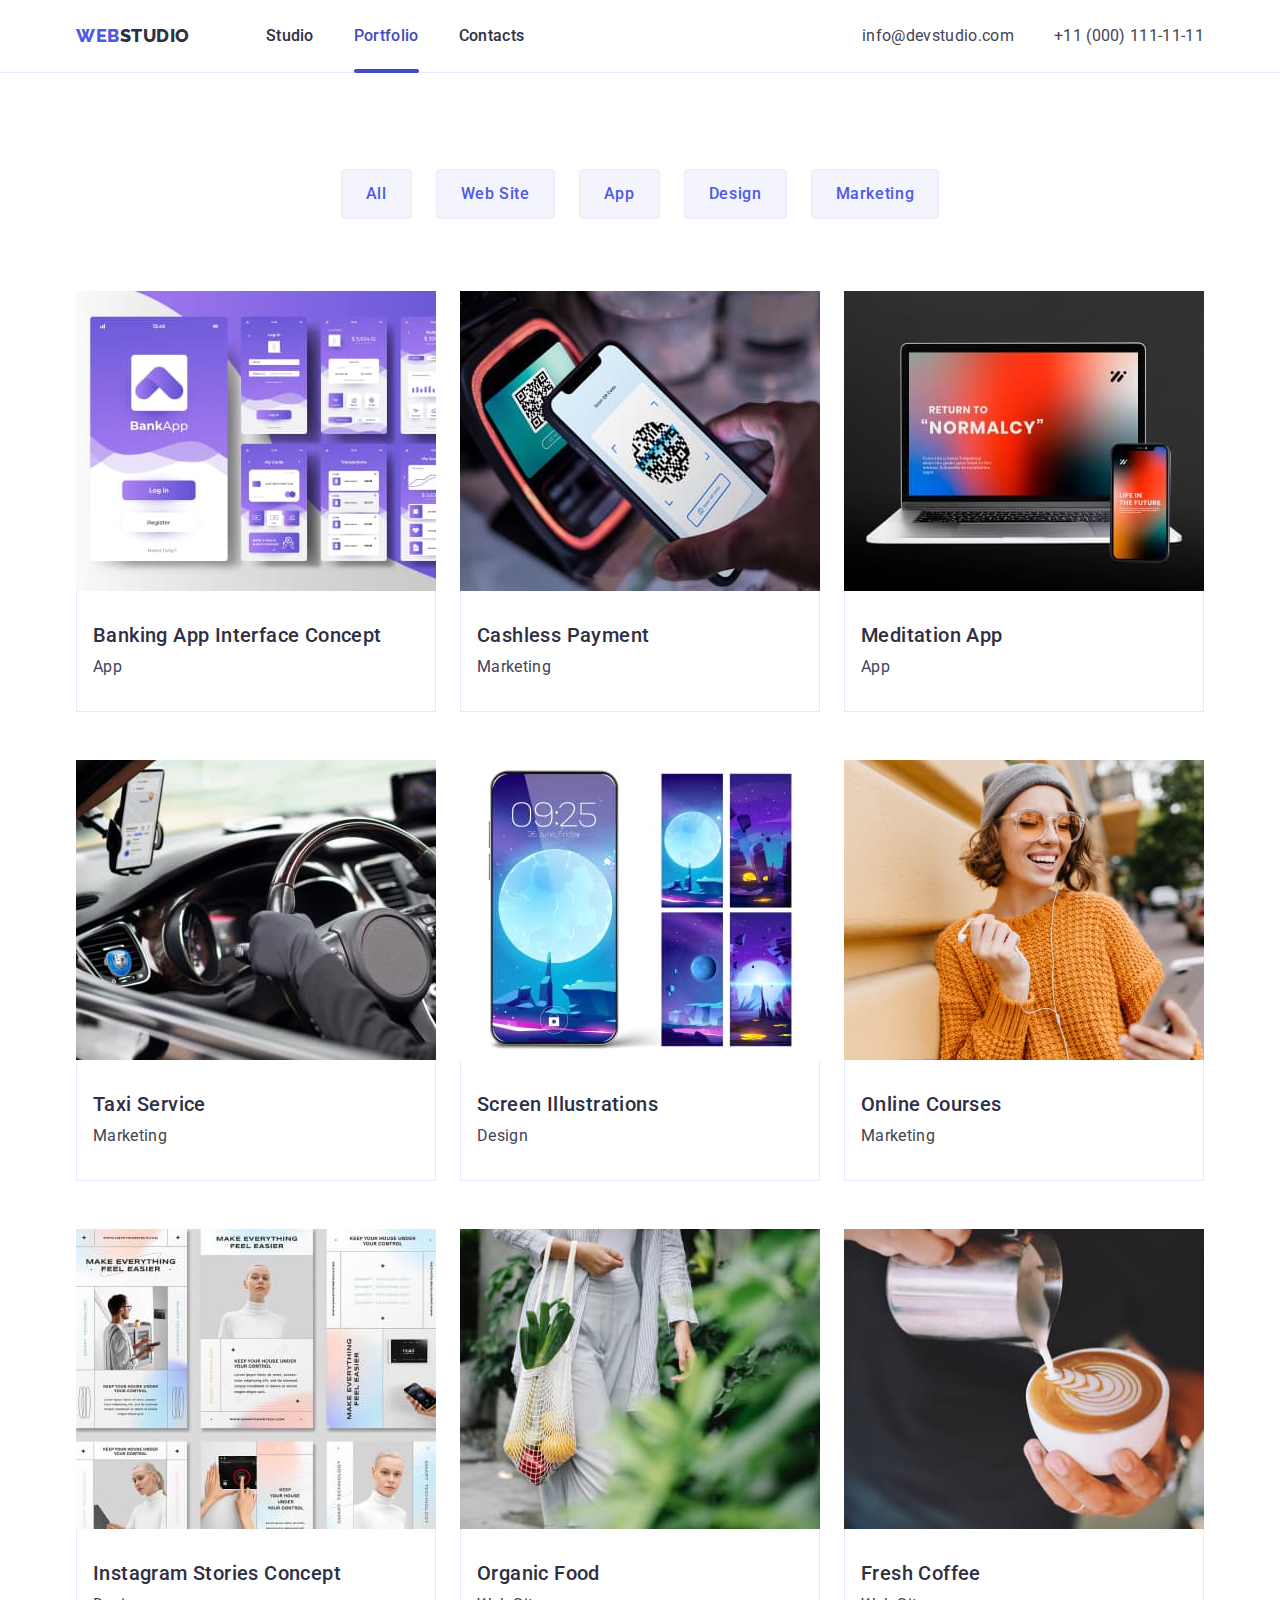
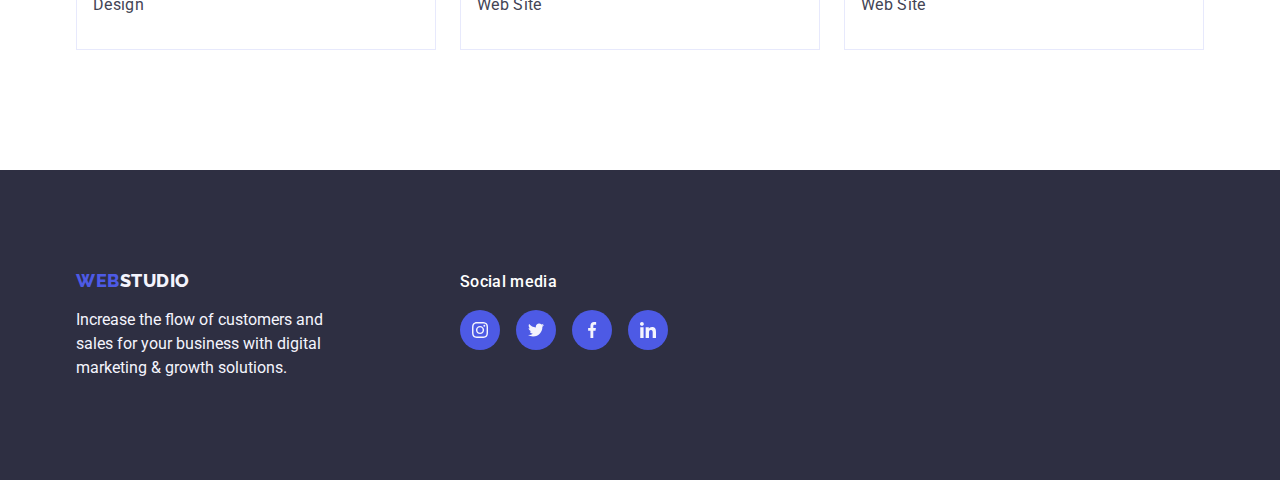
==== portfolio.html @ 3b8ce29e "Initial commit" ====
<!DOCTYPE html>
<html lang="en">
  <head>
    <meta charset="UTF-8" />
    <meta http-equiv="X-UA-Compatible" content="IE=edge" />
    <meta name="viewport" content="width=device-width, initial-scale=1.0" />
    <title>portfolio</title>
    <link rel="preconnect" href="https://fonts.googleapis.com" />
    <link rel="preconnect" href="https://fonts.gstatic.com" crossorigin />
    <link
      href="https://fonts.googleapis.com/css2?family=Raleway:wght@800&family=Roboto:wght@400;500;700;900&display=swap"
      rel="stylesheet"
    />
    <link
      rel="stylesheet"
      href="https://cdn.jsdelivr.net/npm/modern-normalize@1.1.0/modern-normalize.min.css"
    />
    <link rel="stylesheet" href="./css/styles.css" />
  </head>
  <body>
    <header class="page-header">
      <div class="container page-header-container">
        <nav class="page-nav">
          <a class="logo link" href="./index.html"
            >Web<span class="logo-studio">Studio</span></a
          >
          <ul class="menu list">
            <li class="menu-item">
              <a class="menu-link link" href="./index.html">Studio</a>
            </li>
            <li class="menu-item">
              <a class="menu-link active link" href="./portfolio.html">Portfolio</a>
            </li>
            <li class="menu-item">
              <a class="menu-link link" href="">Contacts</a>
            </li>
          </ul>
        </nav>
        <address class="contact-info">
          <ul class="contacts-list list">
            <li class="contact-mail">
              <a class="contacts link" href="mailto:info@devstudio.com"
                >info@devstudio.com</a
              >
            </li>
            <li class="contact-phone-number">
              <a class="contacts link" href="tel:+110001111111"
                >+11 (000) 111-11-11</a
              >
            </li>
          </ul>
        </address>
      </div>
    </header>
    <main>
      <!--PORTFOLiO HERO -->
      <section class="portfolio">
        <div class="container portfolio-container">
          <h1 hidden>Products</h1>
          <ul class="filter-list list">
            <li class="filter-list-item">
              <button class="filter-btn" type="button">All</button>
            </li>
            <li class="filter-list-item">
              <button class="filter-btn" type="button">Web Site</button>
            </li>
            <li class="filter-list-item">
              <button class="filter-btn" type="button">App</button>
            </li>
            <li class="filter-list-item">
              <button class="filter-btn" type="button">Design</button>
            </li>
            <li class="filter-list-item">
              <button class="filter-btn" type="button">Marketing</button>
            </li>
          </ul>
          <ul class="product-list list">
            <li class="product-item">
              <a class="product-item-link link" href="">
                <div class="product-overlay">
                <img
                  class="product-image"
                  src="./images/portfolio/banking.jpg"
                  alt="banking app interface"
                  width="360"
                  height="300"
                />
                <p class="product-overlay-text">
                  14 Stylish and User-Friendly App Design Concepts · Task
                  Manager App · Calorie Tracker App · Exotic Fruit Ecommerce App
                  · Cloud Storage App
                </p>
              </div>
                <div class="product-content">
                  <h2 class="product-name">Banking App Interface Concept</h2>
                  <p class="product-type">App</p>
                </div>
              </a>
            </li>
            <li class="product-item">
              <a class="product-item-link link" href="">
                <div class="product-overlay">
                <img
                  class="product-image"
                  src="./images/portfolio/cashless.jpg"
                  alt="cashless payment"
                  width="360"
                  height="300"
                />
                <p class="product-overlay-text">
                  14 Stylish and User-Friendly App Design Concepts · Task
                  Manager App · Calorie Tracker App · Exotic Fruit Ecommerce App
                  · Cloud Storage App
                </p>
              </div>
                <div class="product-content">
                  <h2 class="product-name">Cashless Payment</h2>
                  <p class="product-type">Marketing</p>
                </div>
              </a>
            </li>
            <li class="product-item">
              <a class="product-item-link link" href="">
                <div class="product-overlay">
                <img
                  class="product-image"
                  src="./images/portfolio/meditation_app.jpg"
                  alt="meditation app"
                  width="360"
                  height="300"
                />
                <p class="product-overlay-text">
                  14 Stylish and User-Friendly App Design Concepts · Task
                  Manager App · Calorie Tracker App · Exotic Fruit Ecommerce App
                  · Cloud Storage App
                </p>
              </div>
                <div class="product-content">
                  <h2 class="product-name">Meditation App</h2>
                  <p class="product-type">App</p>
                </div>
              </a>
            </li>
            <li class="product-item">
              <a class="product-item-link link" href="">
                <div class="product-overlay">
                <img
                  class="product-image"
                  src="./images/portfolio/taxi.jpg"
                  alt="taxi service"
                  width="360"
                  height="300"
                />
                <p class="product-overlay-text">
                  14 Stylish and User-Friendly App Design Concepts · Task
                  Manager App · Calorie Tracker App · Exotic Fruit Ecommerce App
                  · Cloud Storage App
                </p>
              </div>
                <div class="product-content">
                  <h2 class="product-name">Taxi Service</h2>
                  <p class="product-type">Marketing</p>
                </div>
              </a>
            </li>
            <li class="product-item">
              <a class="product-item-link link" href="">
                <div class="product-overlay">
                <img
                  class="product-image"
                  src="./images/portfolio/screen.jpg"
                  alt="screen illustrations"
                  width="360"
                  height="300"
                />
                <p class="product-overlay-text">
                  14 Stylish and User-Friendly App Design Concepts · Task
                  Manager App · Calorie Tracker App · Exotic Fruit Ecommerce App
                  · Cloud Storage App
                </p>
              </div>
                <div class="product-content">
                  <h2 class="product-name">Screen Illustrations</h2>
                  <p class="product-type">Design</p>
                </div>
              </a>
            </li>
            <li class="product-item">
              <a class="product-item-link link" href="">
                <div class="product-overlay">
                <img
                  class="product-image"
                  src="./images/portfolio/online.jpg"
                  alt="online courses"
                  width="360"
                  height="300"
                />
                <p class="product-overlay-text">
                  14 Stylish and User-Friendly App Design Concepts · Task
                  Manager App · Calorie Tracker App · Exotic Fruit Ecommerce App
                  · Cloud Storage App
                </p>
              </div>
                <div class="product-content">
                  <h2 class="product-name">Online Courses</h2>
                  <p class="product-type">Marketing</p>
                </div>
              </a>
            </li>
            <li class="product-item">
              <a class="product-item-link link" href="">
                <div class="product-overlay">
                <img
                  class="product-image"
                  src="./images/portfolio/instagram.jpg"
                  alt="instsgram stories concept"
                  width="360"
                  height="300"
                />
                <p class="product-overlay-text">
                  14 Stylish and User-Friendly App Design Concepts · Task
                  Manager App · Calorie Tracker App · Exotic Fruit Ecommerce App
                  · Cloud Storage App
                </p>
              </div>
                <div class="product-content">
                  <h2 class="product-name">Instagram Stories Concept</h2>
                  <p class="product-type">Design</p>
                </div>
              </a>
            </li>
            <li class="product-item">
              <a class="product-item-link link" href="">
                <div class="product-overlay">
                <img
                  class="product-image"
                  src="./images/portfolio/organic_food.jpg"
                  alt="organic food"
                  width="360"
                  height="300"
                />
                <p class="product-overlay-text">
                  14 Stylish and User-Friendly App Design Concepts · Task
                  Manager App · Calorie Tracker App · Exotic Fruit Ecommerce App
                  · Cloud Storage App
                </p>
              </div>
                <div class="product-content">
                  <h2 class="product-name">Organic Food</h2>
                  <p class="product-type">Web Site</p>
                </div>
              </a>
            </li>
            <li class="product-item">
              <a class="product-item-link link" href="">
                <div class="product-overlay">
                <img
                  class="product-image"
                  src="./images/portfolio/coffee.jpg"
                  alt="fresh coffee"
                  width="360"
                  height="300"
                />
                <p class="product-overlay-text">
                  14 Stylish and User-Friendly App Design Concepts · Task
                  Manager App · Calorie Tracker App · Exotic Fruit Ecommerce App
                  · Cloud Storage App
                </p>
              </div>
                <div class="product-content">
                  <h2 class="product-name">Fresh Coffee</h2>
                  <p class="product-type">Web Site</p>
                </div>
              </a>
            </li>
          </ul>
        </div>
      </section>
    </main>
    <!-- FOOTER -->
    <footer class="page-footer">
      <div class="footer-container container">
        <div>
          <a class="logo-footer link" href="./index.html"
            >Web<span class="logo-studio-footer">Studio</span></a
          >
          <p class="footer-item">
            Increase the flow of customers and sales for your business with
            digital marketing & growth solutions.
          </p>
        </div>
        <div class="footer-social-list-container">
          <h2 class="footer-social-media-header">Social media</h2>
          <ul class="footer-social-list list">
            <li class="footer-social-list-item">
              <a href="" class="footer-social-list-link">
                <svg class="footer-social-list-icon" width="16" height="16">
                  <use href="./images/icons.svg#icon-instagram"></use>
                </svg>
              </a>
            </li>
            <li class="footer-social-list-item">
              <a href="" class="footer-social-list-link">
                <svg class="social-list-icon" width="16" height="16">
                  <use href="./images/icons.svg#icon-twitter"></use>
                </svg>
              </a>
            </li>
            <li class="footer-social-list-item">
              <a href="" class="footer-social-list-link">
                <svg class="social-list-icon" width="16" height="16">
                  <use href="./images/icons.svg#icon-facebook"></use>
                </svg>
              </a>
            </li>
            <li class="footer-social-list-item">
              <a href="" class="footer-social-list-link">
                <svg class="social-list-icon" width="16" height="16">
                  <use href="./images/icons.svg#icon-linkedin"></use>
                </svg>
              </a>
            </li>
          </ul>
        </div>
      </div>
    </footer>
  </body>
</html>
---- css/styles.css ----
h1,
h2,
h3,
h4,
h5,
h6,
p {
  margin-top: 0;
  margin-bottom: 0;
}
ul,
ol {
  margin-top: 0;
  margin-bottom: 0;
  padding-left: 0;
}
img {
  display: block;
  max-width: 100%;
}
:root {
  --main-text-color: #434455;
  --header-text-color: #2e2f42;
  --logo-button-color: #4d5ae5;
  --active-btn-color: #404bbf;
  --light-text-background: #f4f4fd;
  --white-text-background: #ffffff;
  --border: #e7e9fc;
  --background-icons: #f4f4fd;
  --companies-fill: #8e8f99;
  --background-item-footer: #31d0aa;
}

body {
  font-family: "Roboto", sans-serif;
  color: var(--main-text-color);
}
.list {
  list-style: none;
}

.link {
  text-decoration: none;
}

.container {
  max-width: 1158px;
  margin-left: auto;
  margin-right: auto;
  padding-right: 15px;
  padding-left: 15px;
}
/* HEADER */
.page-header {
  padding-top: 24px;
  padding-bottom: 24px;
  border-bottom: 1px solid var(--border);
}
.page-header-container {
  display: flex;
  align-items: center;
  justify-content: space-between;
}
.page-nav {
  display: flex;
  align-items: center;
}
.menu {
  display: flex;
  align-items: center;
}

.logo {
  font-family: "Raleway", sans-serif;
  font-weight: 800;
  font-size: 18px;
  line-height: 1.17;
  text-transform: uppercase;
  letter-spacing: 0.03em;
  color: var(--logo-button-color);
  margin-right: 76px;
}
.logo-studio {
  font-family: "Raleway", sans-serif;
  font-weight: 800;
  font-size: 18px;
  line-height: 1.17;
  text-transform: uppercase;
  letter-spacing: 0.03em;
  color: var(--header-text-color);
}

.menu-link {
  position: relative;
  letter-spacing: 0.02em;
  color: var(--header-text-color);
}
.active {
  color: var(--active-btn-color)
}
.active::after {
  content: '';
  position: absolute;
  left: 0px;
top: 43px;
width: 100%;
height: 4px;
background: #404BBF;
border-radius: 2px;
}


.contacts-list {
  display: flex;
  align-items: center;
}
.contact-info {
  font-style: normal;
}
.menu-item:not(:last-child) {
  margin-right: 40px;
}
.menu-item {
  font-weight: 500;
  font-size: 16px;
  line-height: 1.5;
  color: var(--header-text-color);
  transition: color 250ms cubic-bezier(0.4, 0, 0.2, 1);
}
.menu-link:hover,
.menu-link:focus {
  color: var(--active-btn-color);
}
.contacts {
  font-size: 16px;
  line-height: 1.5;
  letter-spacing: 0.02em;
  color: var(--main-text-color);
  transition: color 250ms cubic-bezier(0.4, 0, 0.2, 1);
}
.contact-phone-number {
  margin-left: 40px;
}
.contacts:hover,
.contacts:focus {
  color: var(--active-btn-color);
}

/* HERO SECTiON */
.overlay {
  max-width: 1440px;
  height: 600px;
  margin-left: auto;
  margin-right: auto;
  background-image: linear-gradient(
      to right,
      rgba(46, 47, 66, 0.7),
      rgba(46, 47, 66, 0.7)
    ),
    url(../images/hero/people-office.jpg);
  background-repeat: no-repeat;
  background-position: center;
  background-size: cover;
}
.hero {
  background-color: var(--header-text-color);
  padding-top: 188px;
  padding-bottom: 188px;
}
.hero-container {
  text-align: center;
}
.slogan {
  max-width: 496px;
  font-size: 56px;
  line-height: 1.07;
  text-align: center;
  letter-spacing: 0.02em;
  color: var(--white-text-background);
  margin-left: auto;
  margin-right: auto;
  margin-bottom: 48px;
}
.order-btn {
  font-family: "Roboto", sans-serif;
  padding-top: 16px;
  padding-bottom: 16px;
  padding-left: 32px;
  padding-right: 32px;
  background: var(--logo-button-color);
  box-shadow: 0px 4px 4px rgba(0, 0, 0, 0.15);
  border-radius: 4px;
  color: var(--white-text-background);
  font-weight: 500;
  font-size: 16px;
  line-height: 1.5;
  letter-spacing: 0.04em;
  cursor: pointer;
  border: none;
  transition: background-color 250ms cubic-bezier(0.4, 0, 0.2, 1);
}
.order-btn:hover,
.order-btn:focus {
  background-color: var(--active-btn-color);
}
/*  ADVANTAGES */
.advantages {
  padding-top: 120px;
  padding-bottom: 120px;
}
.advantages-menu {
  display: flex;
  flex-direction: row;
  justify-content: space-between;
}
.advantages-menu-items {
  width: calc((100% - 72px) / 4);
}
.advantages-icons-list {
  width: 264px;
  height: 112px;
  display: flex;
  align-items: center;
  justify-content: center;
  background-color: var(--background-icons);
  border: 1px solid transparent;
  border-radius: 4px;
  margin-bottom: 8px;
}
.advantages-icons {
  width: 64px;
  height: 64px;
}
.items-header {
  font-weight: 500;
  font-size: 20px;
  line-height: 1.2;
  letter-spacing: 0.02em;
  color: var(--header-text-color);
  margin-bottom: 8px;
}
.items-descr {
  font-size: 16px;
  line-height: 1.5;
  letter-spacing: 0.02em;
  color: var(--main-text-color);
}
/* GALLERY */
.gallery {
  padding-bottom: 120px;
}
.gallery-header {
  font-size: 36px;
  line-height: 1.11;
  text-align: center;
  text-transform: capitalize;
  letter-spacing: 0.02em;
  color: var(--header-text-color);
  margin-bottom: 72px;
}
.gallery-items {
  display: flex;
  flex-direction: row;
  align-items: center;
  justify-content: space-between;
}
.gallery-img {
  display: flex;
  width: calc((100% - 48px) / 3);
}

/* EMPLOYEES */
.our-team {
  background-color: var(--light-text-background);
  padding-top: 120px;
  padding-bottom: 120px;
}
.team {
  font-size: 36px;
  line-height: 1.11;
  text-align: center;
  text-transform: capitalize;
  letter-spacing: 0.02em;
  color: var(--header-text-color);
  margin-bottom: 72px;
}
.team-list {
  display: flex;
  flex-direction: row;
  align-items: center;
  justify-content: space-between;
}

.employees {
  width: calc((100% - 72px) / 4);
  background: var(--white-text-background);
  box-shadow: 0px 1px 6px rgba(46, 47, 66, 0.08),
    0px 1px 1px rgba(46, 47, 66, 0.16), 0px 2px 1px rgba(46, 47, 66, 0.08);
  border-radius: 0px 0px 4px 4px;
}
.empl-card {
  padding-top: 32px;
  padding-bottom: 32px;
}

.empl-name {
  font-weight: 500;
  font-size: 20px;
  line-height: 1.2;
  text-align: center;
  letter-spacing: 0.02em;
  color: var(--header-text-color);
  margin-bottom: 8px;
}
.empl-position {
  font-size: 16px;
  line-height: 1.5;
  text-align: center;
  letter-spacing: 0.02em;
  color: var(--main-text-color);
  margin-bottom: 8px;
}
.social-list {
  display: flex;
  justify-content: center;
  gap: 24px;
}
.social-list-item {
  width: 40px;
  height: 40px;
}

.social-list-link {
  display: flex;
  justify-content: center;
  align-items: center;
  width: 100%;
  height: 100%;
  background-color: var(--logo-button-color);
  border-radius: 50%;
  transition: background-color 250ms cubic-bezier(0.4, 0, 0.2, 1);
}
.social-list-link:hover,
.social-list-link:focus {
  background-color: var(--active-btn-color);
}

.social-list-icon {
  fill: var(--background-icons);
}

/* COSTUMERS */
.costumers {
  margin-left: auto;
  margin-right: auto;
  padding-top: 120px;
  padding-bottom: 120px;
}
.costumers-header {
  font-size: 36px;
  line-height: 1.11;
  text-align: center;
  letter-spacing: 0.02em;
  text-transform: capitalize;
  color: var(--header-text-color);
  margin-bottom: 72px;
}
.costumers-list-item {
  width: 168px;
  height: 88px;
}

.costumers-list {
  display: flex;
  flex-direction: row;
  justify-content: space-between;
}
.costumers-list-link {
  display: flex;
  align-items: center;
  justify-content: center;
  width: 100%;
  height: 100%;
  border: 1px solid var(--companies-fill);
  border-radius: 4px;
}
.costumers-list-icon {
  fill: var(--companies-fill);
  transition: fill 250ms cubic-bezier(0.4, 0, 0.2, 1);
}
.costumers-list-link:hover,
.costumers-list-link:focus {
  border: 1px solid var(--active-btn-color);
}
.costumers-list-link:hover .costumers-list-icon,
.costumers-list-link:focus .costumers-list-icon {
  fill: var(--active-btn-color);
}

/* FOOTER */
.page-footer {
  background-color: var(--header-text-color);
  padding-bottom: 100px;
  padding-top: 100px;
}
.footer-container {
  display: flex;
}

.logo-footer {
  font-family: "Raleway", sans-serif;
  font-weight: 800;
  font-size: 18px;
  line-height: 1.17;
  text-transform: uppercase;
  letter-spacing: 0.03em;
  color: var(--logo-button-color);
}
.footer-item {
  font-size: 16px;
  line-height: 1.5;
  color: var(--light-text-background);
  width: 264px;
  margin-top: 16px;
}
.logo-studio-footer {
  font-family: "Raleway", sans-serif;
  font-weight: 800;
  font-size: 18px;
  line-height: 1.16;
  text-transform: uppercase;
  letter-spacing: 0.03em;
  color: var(--light-text-background);
}
.footer-social-list-container {
  margin-left: 120px;
}
.footer-social-media-header {
  display: flex;
  font-weight: 500;
  font-size: 16px;
  line-height: 1.5;
  letter-spacing: 0.02em;
  color: var(--white-text-background);
  margin-bottom: 16px;
}
.footer-social-list {
  display: flex;
  justify-content: center;
  gap: 16px;
}
.footer-social-list-item {
  width: 40px;
  height: 40px;
}

.footer-social-list-link {
  display: flex;
  justify-content: center;
  align-items: center;
  width: 100%;
  height: 100%;
  background-color: var(--logo-button-color);
  border-radius: 50%;
  transition: background-color 250ms cubic-bezier(0.4, 0, 0.2, 1);
}
.footer-social-list-icon {
  fill: var(--background-icons);
}
.footer-social-list-link:hover,
.footer-social-list-link:focus {
  background-color: var(--background-item-footer);
}

/* PORTFOLiO */
.portfolio {
  padding-top: 96px;
  padding-bottom: 120px;
}
.filter-list-item:not(:last-child) {
  margin-right: 24px;
}
.filter-list {
  display: flex;
  align-items: center;
  justify-content: center;
  margin-bottom: 72px;
}

.filter-btn {
  font-family: "Roboto", sans-serif;
  font-weight: 500;
  font-size: 16px;
  line-height: 1.5;
  letter-spacing: 0.04em;
  padding: 12px 24px;
  background-color: var(--light-text-background);
  border: 1px solid var(--border);
  border-radius: 4px;
  color: var(--logo-button-color);
  cursor: pointer;
  transition: color 250ms cubic-bezier(0.4, 0, 0.2, 1),
    background-color 250ms cubic-bezier(0.4, 0, 0.2, 1),
    box-shadow 250ms cubic-bezier(0.4, 0, 0.2, 1), 
    border 250ms cubic-bezier(0.4, 0, 0.2, 1);
}
.filter-btn:hover,
.filter-btn:focus {
  background-color: var(--active-btn-color);
  color: var(--white-text-background);
  box-shadow: 0px 3px 1px rgba(0, 0, 0, 0.1), 0px 2px 1px rgba(0, 0, 0, 0.08),
    0px 2px 2px rgba(0, 0, 0, 0.12);
  border: 1px solid var(--active-btn-color);
  border-radius: 4px;
}
.product-content {
  padding: 32px 0 32px 16px;
  border: 1px solid var(--border);
  border-top: transparent;
}

.product-name {
  font-weight: 500;
  font-size: 20px;
  line-height: 1.2;
  letter-spacing: 0.02em;
  margin-bottom: 8px;
  color: var(--header-text-color);
}
.product-type {
  font-size: 16px;
  line-height: 1.5;
  letter-spacing: 0.02em;
  color: var(--main-text-color);
}

.product-list {
  display: flex;
  flex-wrap: wrap;
  column-gap: 24px;
  row-gap: 48px;
}
.product-item {
  display: flex;
  flex-wrap: wrap;
  flex-basis: calc((100% - 48px) / 3);
}
.product-item-link {
  display: block;
}
.product-overlay {
  position: relative;
  overflow: hidden;
}
.product-overlay-text {
  position: absolute;
  top: 0;
  left: 0;
  font-size: 16px;
  line-height: 1.5;
  letter-spacing: 0.02em;
  padding-top: 40px;
  padding-left: 32px;
  padding-right: 32px;
  color: var(--background-icons);
  background-color: var(--logo-button-color);
  width: 100%;
  height: 100%;
  overflow: auto;
  transform: translate(0, 100%);
  transition: transform 250ms cubic-bezier(0.4, 0, 0.2, 1),
    box-shadow 250ms cubic-bezier(0.4, 0, 0.2, 1);
}
.product-item-link:hover,
.product-item-link:focus {
  box-shadow: 0px 1px 6px rgba(46, 47, 66, 0.08),
    0px 1px 1px rgba(46, 47, 66, 0.16), 0px 2px 1px rgba(46, 47, 66, 0.08);
}
.product-item-link:hover .product-overlay-text,
.product-item-link:focus .product-overlay-text {
  transform: translate(0, 0);
}
/* MODAL WiNDOW */
.backdrop {
  position: fixed;
  top: 0;
  left: 0;
  z-index: 100;
  width: 100%;
  height: 100%;
  background-color: rgba(46, 47, 66, 0.4);
  transition: opacity 250ms cubic-bezier(0.4, 0, 0.2, 1), 
  visibility 250ms cubic-bezier(0.4, 0, 0.2, 1);
}
.backdrop.is-hidden {
  opacity: 0;
  visibility: hidden;
  pointer-events: none;
  
}
.modal-window {
  position: absolute;
  width: 408px;
  height: 576px;
  top: 50%;
  left: 50%;
  transform: translate(-50%, -50%);
  background-color: #fcfcfc;
  box-shadow: 0px 1px 1px rgba(0, 0, 0, 0.14), 0px 1px 3px rgba(0, 0, 0, 0.12),
    0px 2px 1px rgba(0, 0, 0, 0.2);
  border-radius: 4px;
}
.modal-close-btn {
  position: absolute;
  top: 24px;
  right: 24px;
  display: flex;
  align-items: center;
  justify-content: center;
  width: 24px;
  height: 24px;
  padding: 0;
  background-color: var(--border);
  border: 1px solid rgba(0, 0, 0, 0.1);
  border-radius: 50%;
  cursor: pointer;
  transition: background-color 250ms cubic-bezier(0.4, 0, 0.2, 1);
}
.modal-close-btn:hover,
.modal-close-btn:focus {
  background-color: var(--active-btn-color);
}
.close-btn-icon {
 
  transition: fill 250ms cubic-bezier(0.4, 0, 0.2, 1);
}
.modal-close-btn:hover .close-btn-icon,
.modal-close-btn:focus .close-btn-icon {
  fill: var(--white-text-background);
}
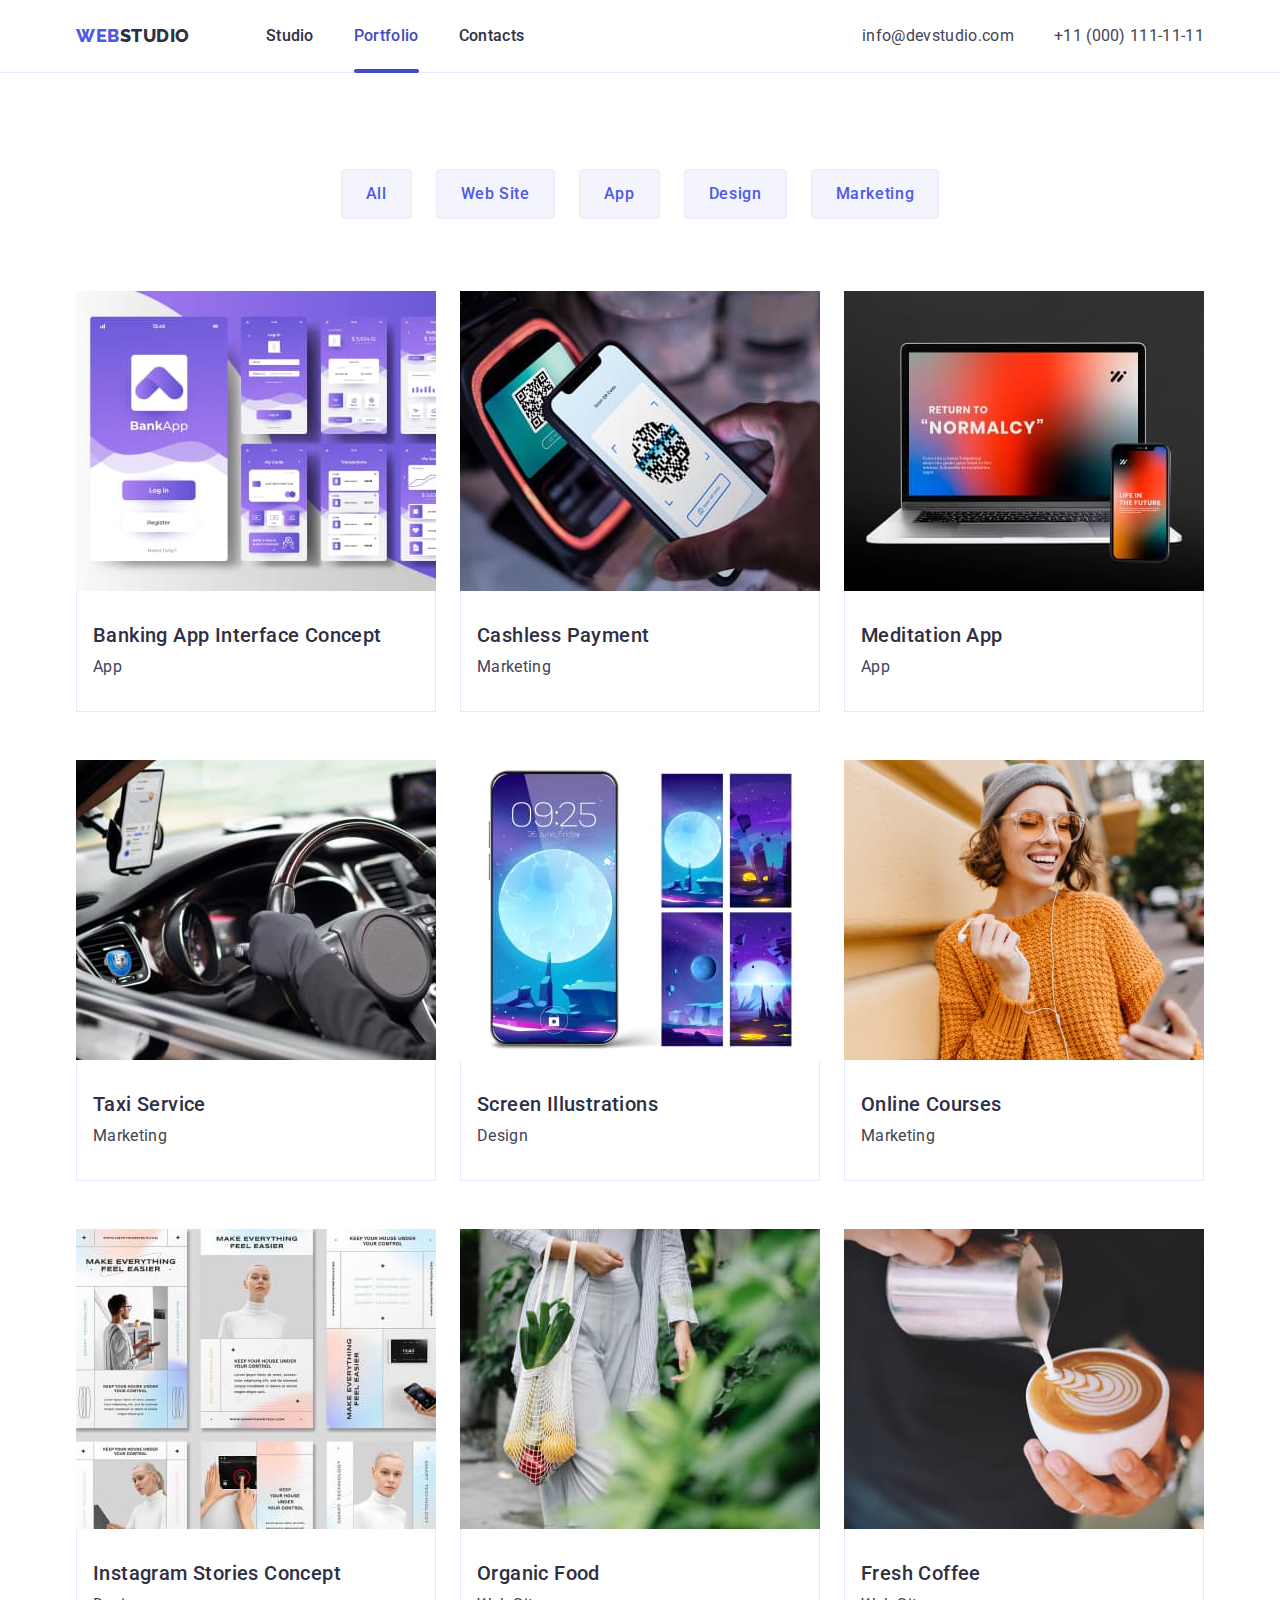
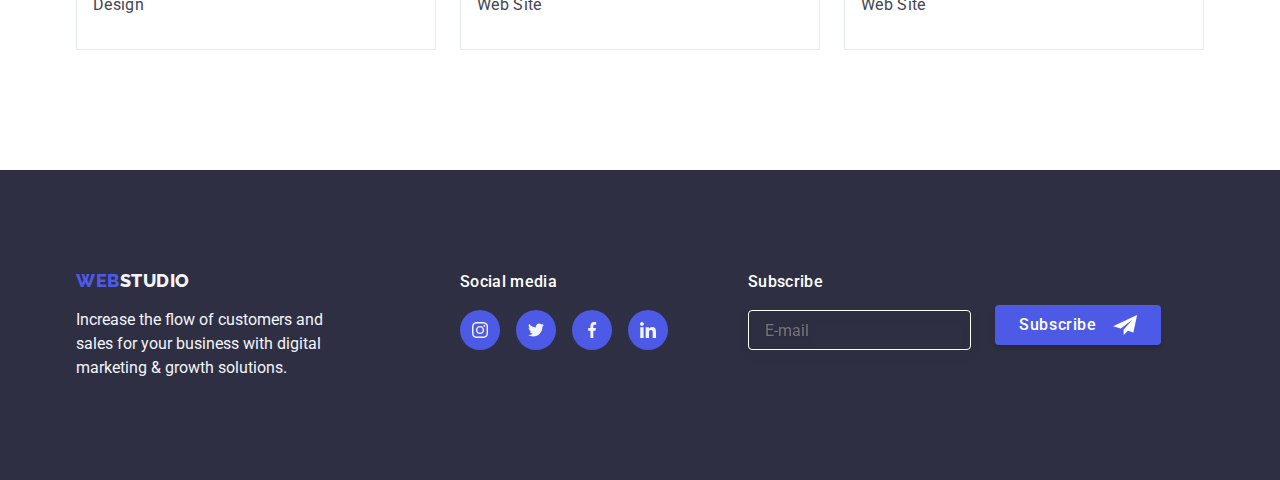
==== commit 514f91d4: "hw-06" ====
--- a/portfolio.html
+++ b/portfolio.html
@@ -322,6 +322,20 @@
             </li>
           </ul>
         </div>
+        <span class="footer-form">
+          <label class="footer-form-label">
+            <span class="footer-form-label-text">Subscribe</span>              
+            <input type="email" 
+            name="email" 
+            placeholder="E-mail" 
+            class="form-footer-input">
+          </label>            
+          <button type="submit" class="subscribe-btn">
+           Subscribe
+            <svg class="btn-svg">
+            <use href="./images/icons.svg#icon-telegram" class="btn-svg-icon"></use>
+           </svg></button>
+        </span>
       </div>
     </footer>
   </body>
--- a/css/styles.css
+++ b/css/styles.css
@@ -96,19 +96,18 @@
   color: var(--header-text-color);
 }
 .active {
-  color: var(--active-btn-color)
+  color: var(--active-btn-color);
 }
 .active::after {
-  content: '';
+  content: "";
   position: absolute;
   left: 0px;
-top: 43px;
-width: 100%;
-height: 4px;
-background: #404BBF;
-border-radius: 2px;
-}
-
+  top: 43px;
+  width: 100%;
+  height: 4px;
+  background: #404bbf;
+  border-radius: 2px;
+}
 
 .contacts-list {
   display: flex;
@@ -434,6 +433,7 @@
 }
 .footer-social-list-container {
   margin-left: 120px;
+  margin-right: 80px;
 }
 .footer-social-media-header {
   display: flex;
@@ -471,6 +471,76 @@
 .footer-social-list-link:focus {
   background-color: var(--background-item-footer);
 }
+.footer-form {
+  display: flex;
+  flex-direction: row;
+}
+.footer-form-label {
+  display: flex;
+  flex-direction: column;
+  margin-right: 24px;
+}
+.footer-form-label-text {
+  font-weight: 500;
+  font-size: 16px;
+  line-height: 1.5;
+  letter-spacing: 0.02em;
+  color: var(--white-text-background);
+  margin-bottom: 16px;
+}
+.form-footer-input {
+  max-width: 264px;
+  height: 40px;
+  padding-left: 16px;
+  padding-top: 8px;
+  padding-bottom: 8px;
+  border: 1px solid var(--white-text-background);
+  filter: drop-shadow(0px 4px 4px rgba(0, 0, 0, 0.15));
+  border-radius: 4px;
+  background-color: transparent;
+  color: var(--white-text-background);
+  transition: border-color 250ms cubic-bezier(0.4, 0, 0.2, 1);
+}
+.form-footer-input:focus {
+  outline: none;
+  border-color: var(--background-item-footer);
+}
+
+.subscribe-btn {
+  display: flex;
+  align-self: center;
+  justify-content: center;
+  align-items: center;
+  font-family: "Roboto", sans-serif;
+  min-width: 165px;
+  height: 40px;
+  padding: 8px 24px;
+  background: var(--logo-button-color);
+  box-shadow: 0px 4px 4px rgba(0, 0, 0, 0.15);
+  border-radius: 4px;
+  color: var(--white-text-background);
+  font-weight: 500;
+  font-size: 16px;
+  line-height: 1.5;
+  letter-spacing: 0.04em;
+  cursor: pointer;
+  border: none;
+  transition: background-color 250ms cubic-bezier(0.4, 0, 0.2, 1);
+}
+.subscribe-btn:hover,
+.subscribe-btn:focus {
+  background-color: var(--background-item-footer);
+}
+.btn-svg {
+  width: 24px;
+  height: 20px;
+  margin-left: 16px;
+}
+.btn-svg-icon {
+  width: 100%;
+  height: 100%;
+  fill: var(--white-text-background);
+}
 
 /* PORTFOLiO */
 .portfolio {
@@ -501,7 +571,7 @@
   cursor: pointer;
   transition: color 250ms cubic-bezier(0.4, 0, 0.2, 1),
     background-color 250ms cubic-bezier(0.4, 0, 0.2, 1),
-    box-shadow 250ms cubic-bezier(0.4, 0, 0.2, 1), 
+    box-shadow 250ms cubic-bezier(0.4, 0, 0.2, 1),
     border 250ms cubic-bezier(0.4, 0, 0.2, 1);
 }
 .filter-btn:hover,
@@ -589,14 +659,13 @@
   width: 100%;
   height: 100%;
   background-color: rgba(46, 47, 66, 0.4);
-  transition: opacity 250ms cubic-bezier(0.4, 0, 0.2, 1), 
-  visibility 250ms cubic-bezier(0.4, 0, 0.2, 1);
+  transition: opacity 250ms cubic-bezier(0.4, 0, 0.2, 1),
+    visibility 250ms cubic-bezier(0.4, 0, 0.2, 1);
 }
 .backdrop.is-hidden {
   opacity: 0;
   visibility: hidden;
   pointer-events: none;
-  
 }
 .modal-window {
   position: absolute;
@@ -609,6 +678,7 @@
   box-shadow: 0px 1px 1px rgba(0, 0, 0, 0.14), 0px 1px 3px rgba(0, 0, 0, 0.12),
     0px 2px 1px rgba(0, 0, 0, 0.2);
   border-radius: 4px;
+  padding: 72px 24px 24px 24px;
 }
 .modal-close-btn {
   position: absolute;
@@ -631,10 +701,153 @@
   background-color: var(--active-btn-color);
 }
 .close-btn-icon {
- 
   transition: fill 250ms cubic-bezier(0.4, 0, 0.2, 1);
 }
 .modal-close-btn:hover .close-btn-icon,
 .modal-close-btn:focus .close-btn-icon {
   fill: var(--white-text-background);
 }
+
+.modal-form-header {
+  font-weight: 500;
+  font-size: 16px;
+  line-height: 1.5;
+  text-align: center;
+  letter-spacing: 0.02em;
+  color: var(--header-text-color);
+  margin-bottom: 16px;
+}
+.modal-form {
+  display: flex;
+  flex-direction: column;
+}
+.modal-form-label {
+  margin-bottom: 8px;
+}
+.modal-form-label-name {
+  display: flex;
+  font-size: 12px;
+  line-height: 1.17;
+  letter-spacing: 0.04em;
+  color: var(--companies-fill);
+  margin-bottom: 4px;
+}
+.input-wrapper {
+  position: relative;
+}
+.modal-form-input {
+  width: 100%;
+  height: 40px;
+  border: 1px solid rgba(46, 47, 66, 0.4);
+  border-radius: 4px;
+  padding-left: 38px;
+  transition: border-color 250ms cubic-bezier(0.4, 0, 0.2, 1);
+}
+.modal-form-input:focus {
+  outline: none;
+  border-color: var(--logo-button-color);
+}
+.modal-form-item {
+  position: absolute;
+  top: 50%;
+  left: 16px;
+  transform: translateY(-50%);
+  width: 18px;
+  height: 24px;
+  transition: fill 250ms cubic-bezier(0.4, 0, 0.2, 1);
+  fill: var(--header-text-color);
+}
+.modal-form-item-icon {
+  width: 100%;
+  height: 100%;
+}
+.modal-form-input:focus + .modal-form-item {
+  fill: var(--logo-button-color);
+}
+.modal-form-textarea {
+  width: 100%;
+  height: 120px;
+  resize: none;
+  border: 1px solid rgba(46, 47, 66, 0.4);
+  border-radius: 4px;
+  padding: 8px 16px;
+  transition: border-color 250ms cubic-bezier(0.4, 0, 0.2, 1);
+}
+.modal-form-textarea:focus {
+  outline: none;
+  border-color: var(--logo-button-color);
+}
+.modal-form-check-descr {
+  display: flex;
+  align-items: center;
+  margin-bottom: 24px;
+}
+.modal-form-check-descr {
+  align-items: center;
+  font-size: 12px;
+  line-height: 1.17;
+  letter-spacing: 0.04em;
+  color: var(--companies-fill);
+}
+.user-privacy-link {
+  font-size: 12px;
+  line-height: 1.17;
+  letter-spacing: 0.04em;
+  text-decoration-line: underline;
+  color: var(--logo-button-color);
+  transition: color 250ms cubic-bezier(0.4, 0, 0.2, 1);
+}
+.user-privacy-link:hover,
+.user-privacy-link:focus {
+  color: var(--active-btn-color);
+}
+
+.modal-form-submit {
+  font-family: "Roboto", sans-serif;
+  min-width: 169px;
+  align-self: center;
+  padding-top: 16px;
+  padding-bottom: 16px;
+  padding-left: 32px;
+  padding-right: 32px;
+  background: var(--logo-button-color);
+  box-shadow: 0px 4px 4px rgba(0, 0, 0, 0.15);
+  border-radius: 4px;
+  color: var(--white-text-background);
+  font-weight: 500;
+  font-size: 16px;
+  line-height: 1.5;
+  letter-spacing: 0.04em;
+  cursor: pointer;
+  border: none;
+  transition: background-color 250ms cubic-bezier(0.4, 0, 0.2, 1);
+}
+.modal-form-submit:hover,
+.modal-form-submit:focus {
+  background-color: var(--active-btn-color);
+}
+
+.modal-form-check-descr::before {
+  content: "";
+  display: block;
+  width: 16px;
+  height: 16px;
+  border: 1px solid rgba(46, 47, 66, 0.4);
+  border-radius: 2px;
+  cursor: pointer;
+  transition: background-image 250ms cubic-bezier(0.4, 0, 0.2, 1);
+}
+.modal-form-check:checked + .modal-form-check-descr::before {
+  background-image: url(/images/click.svg);
+}
+
+.visually-hidden {
+  position: absolute;
+  width: 1px;
+  height: 1px;
+  margin: -1px;
+  padding: 0;
+  overflow: hidden;
+  border: 0;
+  clip: rect(0 0 0 0);
+}
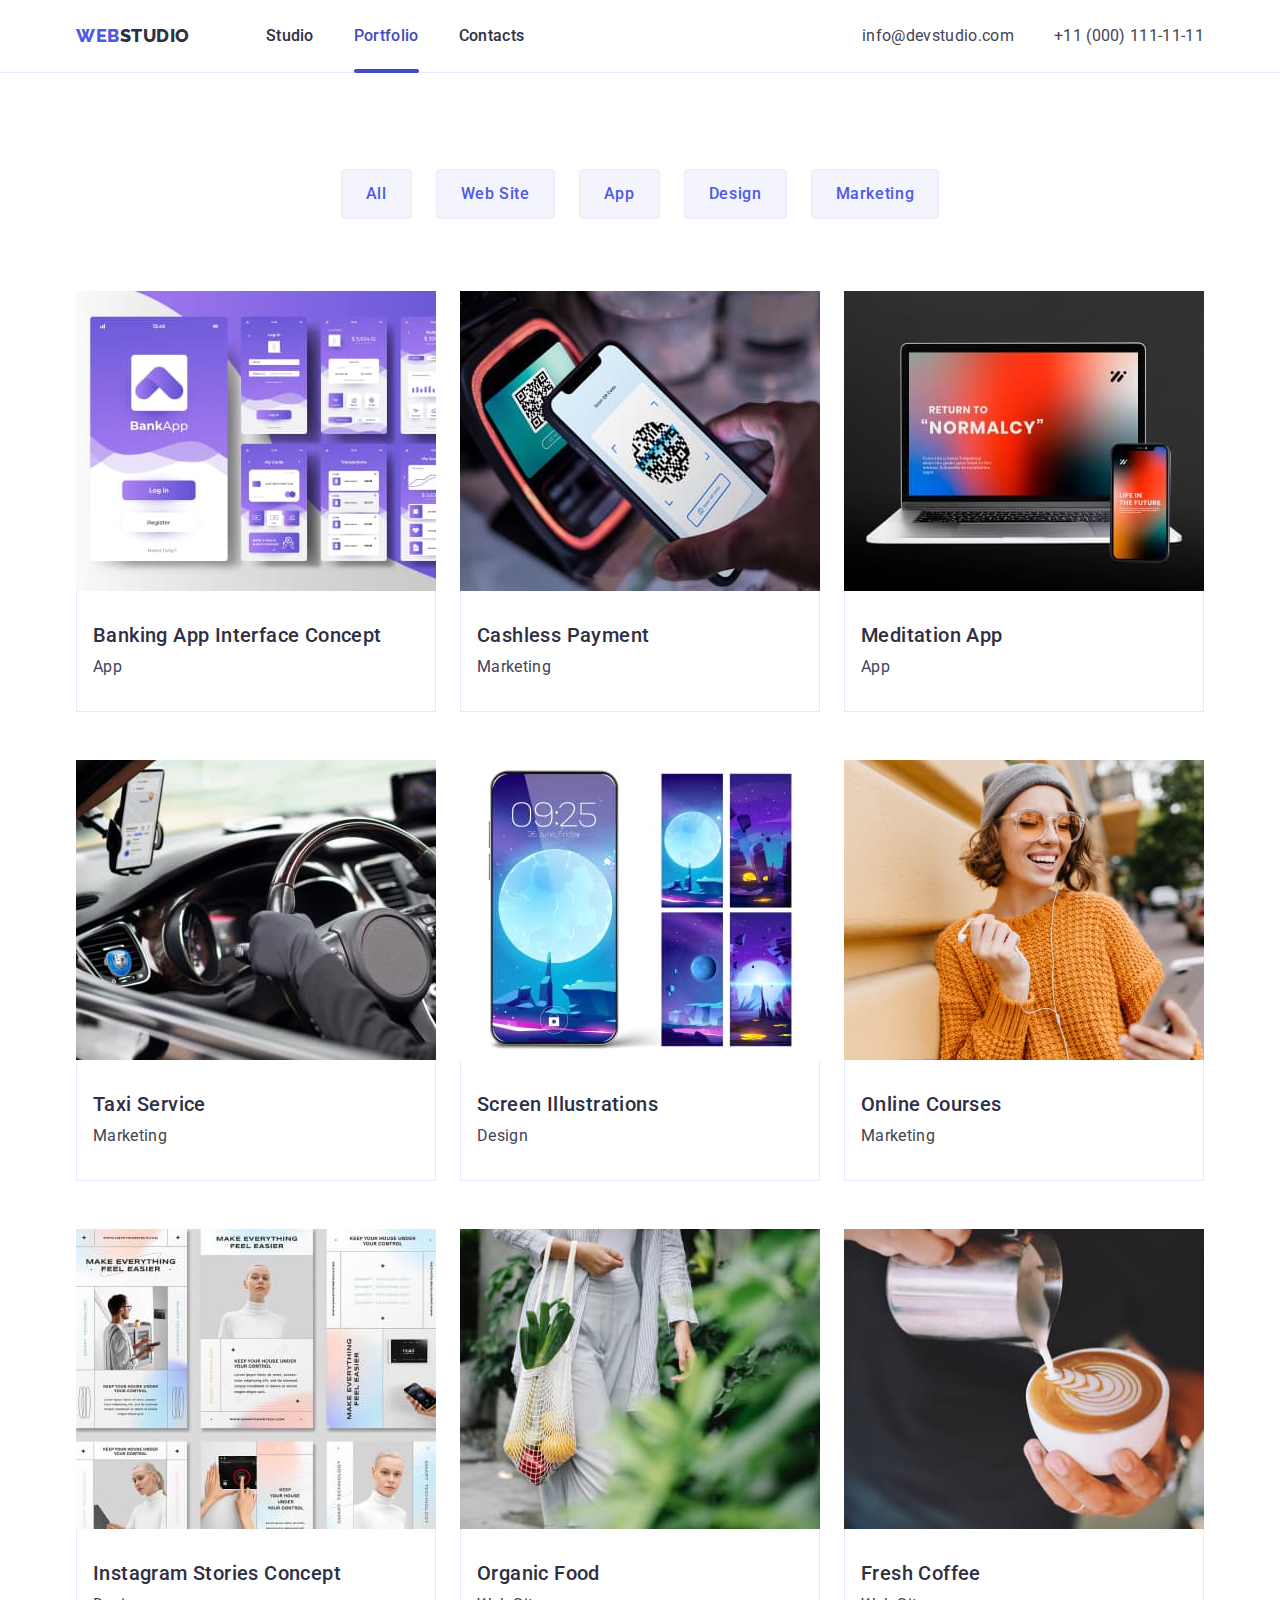
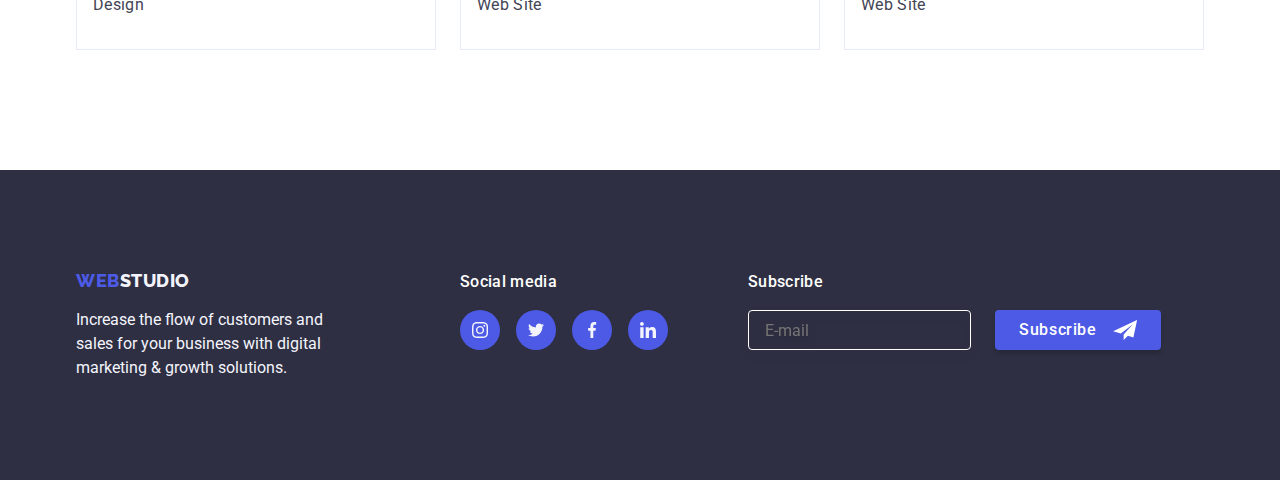
==== commit 0e85ab0b: "upd-hw-06" ====
--- a/portfolio.html
+++ b/portfolio.html
@@ -322,20 +322,20 @@
             </li>
           </ul>
         </div>
-        <span class="footer-form">
-          <label class="footer-form-label">
-            <span class="footer-form-label-text">Subscribe</span>              
+        <div aria-label="email">
+          <p class="footer-form-label-text">Subscribe</p>
+          <form class="footer-form">
             <input type="email" 
-            name="email" 
-            placeholder="E-mail" 
-            class="form-footer-input">
-          </label>            
-          <button type="submit" class="subscribe-btn">
-           Subscribe
-            <svg class="btn-svg">
-            <use href="./images/icons.svg#icon-telegram" class="btn-svg-icon"></use>
-           </svg></button>
-        </span>
+              name="email" 
+              placeholder="E-mail" 
+              class="form-footer-input">
+            <button type="submit" class="subscribe-btn">
+              Subscribe
+               <svg class="btn-svg">
+               <use href="./images/icons.svg#icon-telegram" class="btn-svg-icon"></use>
+              </svg></button>            
+          </form>
+        </div> 
       </div>
     </footer>
   </body>
--- a/css/styles.css
+++ b/css/styles.css
@@ -475,11 +475,6 @@
   display: flex;
   flex-direction: row;
 }
-.footer-form-label {
-  display: flex;
-  flex-direction: column;
-  margin-right: 24px;
-}
 .footer-form-label-text {
   font-weight: 500;
   font-size: 16px;
@@ -494,6 +489,7 @@
   padding-left: 16px;
   padding-top: 8px;
   padding-bottom: 8px;
+  margin-right: 24px;
   border: 1px solid var(--white-text-background);
   filter: drop-shadow(0px 4px 4px rgba(0, 0, 0, 0.15));
   border-radius: 4px;
@@ -752,8 +748,8 @@
   top: 50%;
   left: 16px;
   transform: translateY(-50%);
-  width: 18px;
-  height: 24px;
+  width: 13px;
+  height: 13px;
   transition: fill 250ms cubic-bezier(0.4, 0, 0.2, 1);
   fill: var(--header-text-color);
 }
@@ -768,6 +764,10 @@
   width: 100%;
   height: 120px;
   resize: none;
+  font-size: 12px;
+  line-height: 1, 17;
+  letter-spacing: 0.04em;
+  color: rgba(46, 47, 66, 0.4);
   border: 1px solid rgba(46, 47, 66, 0.4);
   border-radius: 4px;
   padding: 8px 16px;
@@ -838,7 +838,7 @@
   transition: background-image 250ms cubic-bezier(0.4, 0, 0.2, 1);
 }
 .modal-form-check:checked + .modal-form-check-descr::before {
-  background-image: url(/images/click.svg);
+  background-image: url(../images/click.svg);
 }
 
 .visually-hidden {
